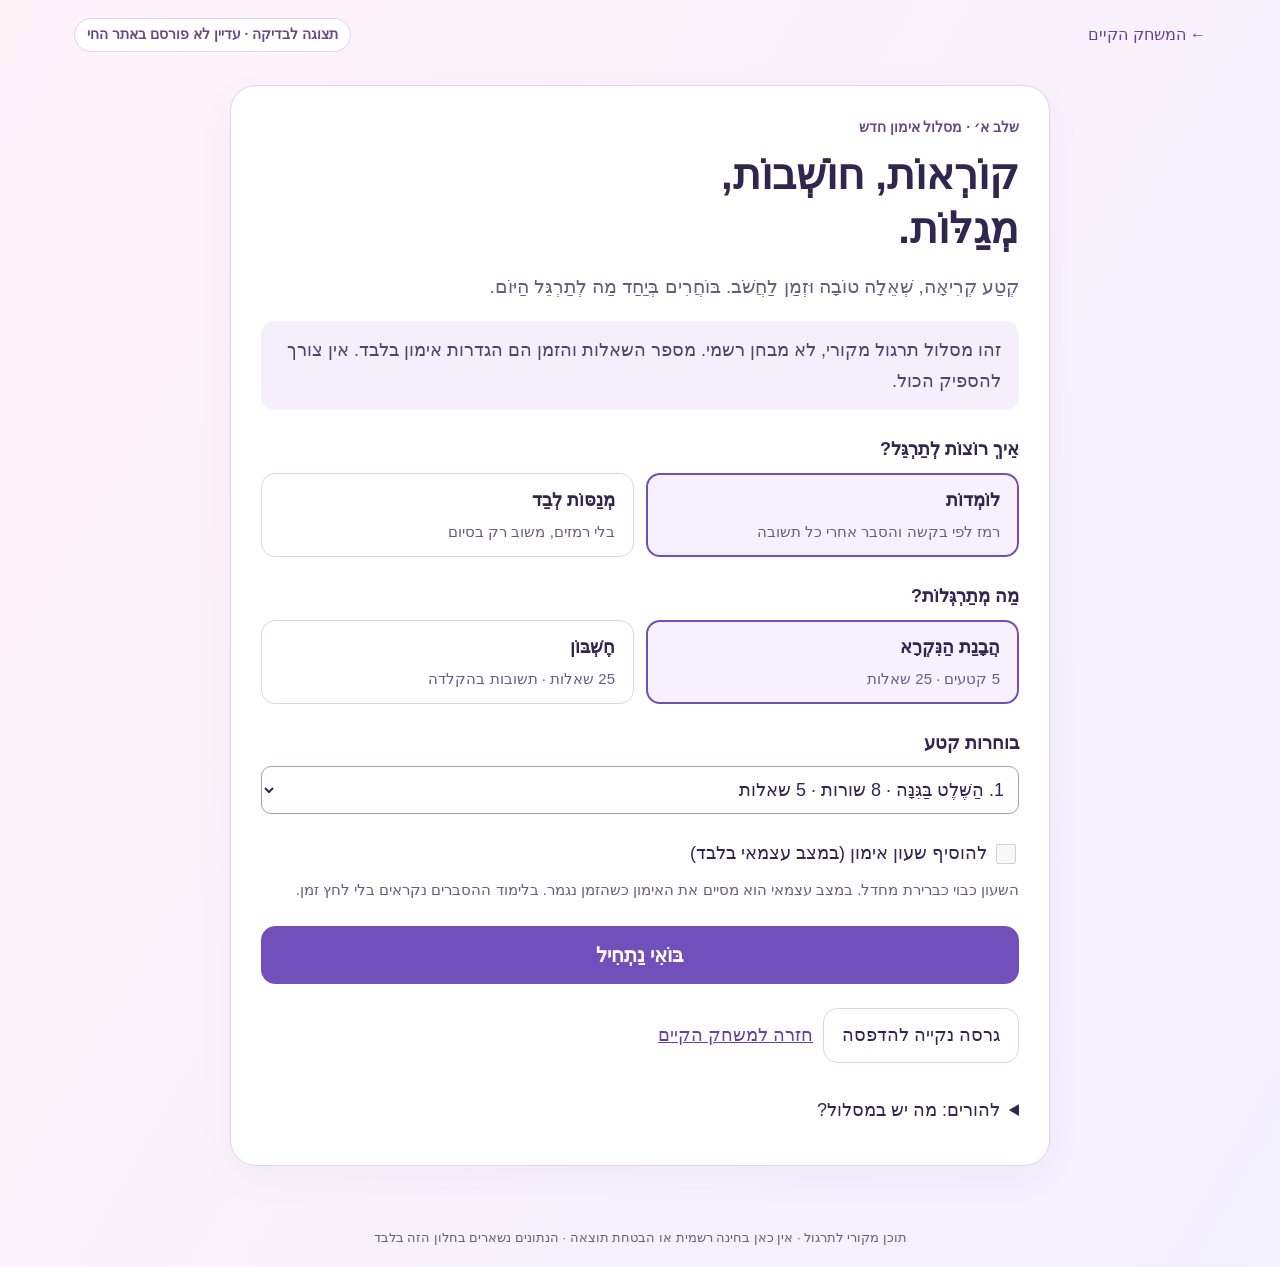
==== stage-a.html @ a2a715bf "Add isolated Stage A reading and arithmetic practice for review" ====
<!doctype html><html lang="he" dir="rtl"><head><meta charset="utf-8"><meta name="viewport" content="width=device-width,initial-scale=1"><meta name="robots" content="noindex,nofollow"><title>שלב א׳ | קוראות, חושבות, מגלות</title><link rel="stylesheet" href="stage-a.css"></head><body><header class="top"><a href="index.html">← המשחק הקיים</a><span class="badge">תצוגה לבדיקה · עדיין לא פורסם באתר החי</span></header><main id="app"></main><footer>תוכן מקורי לתרגול · אין כאן בחינה רשמית או הבטחת תוצאה · הנתונים נשארים בחלון הזה בלבד</footer><script src="stage-a-data.js"></script><script src="stage-a-math.js"></script><script src="stage-a.js"></script></body></html>
---- stage-a.css ----
:root{--ink:#30264f;--muted:#685d7d;--purple:#7150bc;--pink:#e44384;--line:#ded4ee;--paper:#fff;--soft:#f4effb;--green:#186a50}*{box-sizing:border-box}body{margin:0;color:var(--ink);font:18px/1.7 Arial,'Noto Sans Hebrew',sans-serif;background:linear-gradient(120deg,#fff3f8,#f3f0ff);min-height:100vh}button,input,select{font:inherit}button,a,input,select{touch-action:manipulation}button{cursor:pointer;border:1px solid var(--line);background:white;color:var(--ink);border-radius:14px;padding:11px 18px;min-height:48px}button:hover{border-color:var(--purple);background:#f9f5ff}button:disabled{opacity:.5;cursor:default}button:focus-visible,a:focus-visible,input:focus-visible,select:focus-visible,summary:focus-visible{outline:3px solid #9269cf;outline-offset:3px}a{color:#68429f}.top,footer{max-width:1180px;margin:auto;padding:18px 24px;display:flex;justify-content:space-between;gap:12px;align-items:center}.top a{text-decoration:none;font-size:16px}.badge,.eyebrow{font-size:14px;color:#694885;font-weight:bold}.badge{background:#fff;padding:4px 12px;border:1px solid var(--line);border-radius:20px}main{max-width:1180px;margin:0 auto;padding:0 24px 28px}.intro{max-width:820px;margin:15px auto;background:var(--paper);border:1px solid var(--line);border-radius:26px;padding:30px;box-shadow:0 12px 40px #54336f0a}h1{font-size:clamp(28px,5vw,42px);line-height:1.3;margin:8px 0 14px}h2{line-height:1.4;font-size:25px;margin:10px 0 18px}h3{font-size:21px}p{margin:8px 0 16px}.lead{color:var(--muted);font-size:19px}.callout{background:var(--soft);border-radius:14px;padding:14px 18px;margin:18px 0;color:#514268}.group{margin:24px 0}label.label,.label{font-weight:bold;display:block;margin-bottom:8px}.choices{display:grid;grid-template-columns:1fr 1fr;gap:12px}.choice{text-align:right;display:flex;flex-direction:column;gap:4px}.choice small{font-size:15px;color:var(--muted);font-weight:normal}.choice[aria-pressed=true]{border:2px solid var(--purple);background:#f7f1ff;padding:10px 17px}.fields{display:grid;grid-template-columns:1fr 1fr;gap:18px}select,input[type=number]{border:1px solid #ab9abc;border-radius:10px;padding:10px;background:#fff;color:var(--ink);max-width:100%;min-height:48px}select{width:100%}.primary{background:var(--purple);color:white;border-color:var(--purple);font-weight:bold}.primary:hover{background:#5f3ca3;color:white}.start{width:100%;font-size:20px}.subtle{font-size:15px;color:var(--muted)}.actions{display:flex;gap:10px;flex-wrap:wrap;align-items:center}.tools{display:flex;justify-content:space-between;align-items:center;gap:12px;margin:8px 0 16px;flex-wrap:wrap}.meter{flex:1;min-width:180px}.meter progress{width:100%;height:9px;accent-color:var(--purple);display:block}.layout{display:grid;grid-template-columns:minmax(0,1.08fr) minmax(0,1fr);gap:22px;align-items:start}.layout.math{grid-template-columns:minmax(0,750px);justify-content:center}.card{background:#fff;border:1px solid var(--line);border-radius:22px;padding:24px;min-width:0}.reading-card{position:sticky;top:12px;max-height:calc(100vh - 28px);overflow:auto}.reading-lines{list-style:none;margin:0;padding:0;counter-reset:line}.reading-lines li{display:grid;grid-template-columns:24px minmax(0,1fr);gap:10px;padding:5px 0;line-height:1.9}.reading-lines .ln{font-size:12px;color:#8a7e9e;text-align:center;padding-top:5px;font-variant-numeric:tabular-nums}.reading-lines .lt{font-size:21px}.qtext{font-size:23px;line-height:1.8;margin:12px 0 20px}.options{display:grid;gap:10px}.option{display:flex;text-align:right;gap:12px;align-items:flex-start;line-height:1.8;padding:12px 14px}.option .letter{flex:none;background:#f0e9fb;border-radius:9px;min-width:28px;text-align:center;font-size:16px}.option[aria-pressed=true]{border:2px solid var(--purple);background:#f7f1ff;padding:11px 13px}.expr{direction:ltr;unicode-bidi:isolate;white-space:pre-line;font-size:28px;font-weight:bold;text-align:center;background:var(--soft);padding:18px 8px;border-radius:12px;margin:14px 0;line-height:1.8;font-family:Arial,'DejaVu Sans',sans-serif}.answerfield{width:190px;text-align:center;font-size:26px;direction:ltr}.nav{display:flex;justify-content:space-between;gap:10px;margin-top:22px;flex-wrap:wrap}.hint{background:#fff8e4;border-radius:12px;padding:14px;margin-top:12px}.feedback{border-radius:12px;padding:16px;margin-top:18px;line-height:1.8}.feedback.good{background:#eaf7ef;color:#17563e}.feedback.bad{background:#fff1f4;color:#7f2b47}.error{color:#a02e42;font-weight:bold;margin:8px 0}.qmap{display:flex;gap:7px;flex-wrap:wrap;margin:18px 0}.qmap button{min-width:42px;min-height:42px;padding:4px 9px;border-radius:10px;font-size:15px}.qmap .answered{background:#ede4fa}.qmap .current{outline:2px solid var(--purple)}.timing{font-variant-numeric:tabular-nums;color:#6a496e;white-space:nowrap}.confirm{padding:18px;background:#fff5da;border:1px solid #d7b965;border-radius:14px;margin-top:20px}.review-item{border-top:1px solid var(--line);padding:20px 0;break-inside:avoid}.result-grid{display:grid;grid-template-columns:1fr 1fr;gap:14px}.result-grid>div{padding:18px;border-radius:14px;background:var(--soft)}.result-grid strong{font-size:30px;display:block}details summary{cursor:pointer;min-height:48px;padding:8px 0}.printsheet{background:white;padding:25px;max-width:1000px;margin:auto}.print-q{border-top:1px solid #ccc;padding:16px 0;break-inside:avoid}.print-q ol{list-style-type:hebrew}.print-pass{break-before:page}.printsheet>p+.print-pass{break-before:auto}.printsheet .reading-lines{max-width:800px}.printline{display:block;margin:18px 0;letter-spacing:3px}footer{justify-content:center;color:var(--muted);font-size:13px;text-align:center}input[type=checkbox]{width:20px;height:20px;vertical-align:middle;accent-color:var(--purple)}.empty{border:1px dashed var(--line);padding:20px;border-radius:12px}.print-title{font-size:26px}.sr-status{min-height:1px}.sectioncount{font-size:14px;margin:8px 0;color:var(--muted)}@media(max-width:760px){body{font-size:17px}.top{padding:14px 16px;align-items:flex-start}.badge{font-size:11px}.top a{font-size:14px}main{padding:0 12px 20px}.intro{padding:23px 18px;margin-top:4px;border-radius:20px}.layout{grid-template-columns:1fr;gap:15px}.reading-card{position:static;max-height:36vh;overflow:auto;box-shadow:0 6px 15px #35204b12}.card{padding:19px 16px}.reading-lines .lt{font-size:20px}.reading-lines li{gap:7px;grid-template-columns:20px 1fr}.fields{grid-template-columns:1fr}.qtext{font-size:22px}.choice{font-size:17px}.choices{gap:8px}.choice small{font-size:13px}.nav button{padding:10px 12px}.result-grid{gap:8px}.result-grid>div{padding:12px}.expr{font-size:25px}.printsheet{padding:14px}.tools{padding:0 5px}.actions button{font-size:16px}.qmap{gap:6px}}@media print{@page{size:A4;margin:17mm}body{background:#fff!important;color:#000;font-size:13pt}.top,footer,.no-print{display:none!important}main{padding:0;max-width:none}.printsheet{padding:0;max-width:none}.printsheet h1{font-size:24pt}.printsheet h2{font-size:19pt}.printsheet .reading-lines .lt{font-size:14pt}.printsheet .reading-lines li{line-height:1.55;padding:2px 0}.print-q{font-size:13pt}.print-q .expr{font-size:18pt;background:#fff;border:1px solid #888;padding:8px}.print-q ol{line-height:1.8}.print-pass:not(:first-of-type){break-before:page}.reading-lines li{break-inside:avoid}.printsheet p{orphans:3;widows:3}}
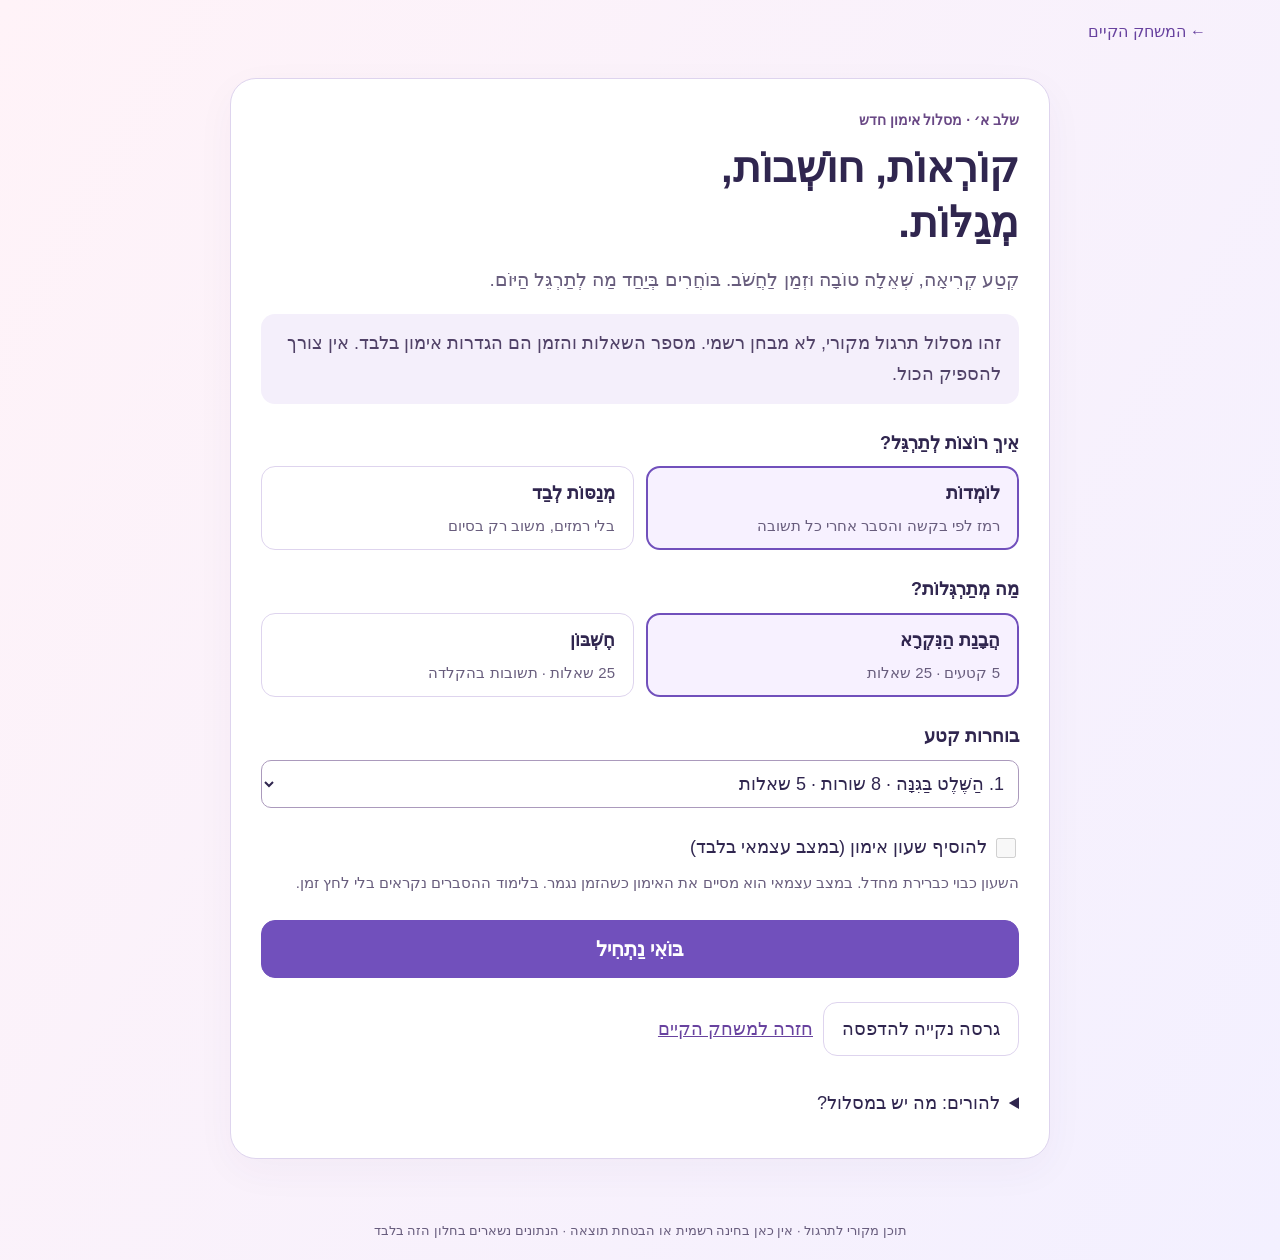
==== commit 977a7c74: "Remove review-only badge for approved live publication" ====
--- a/stage-a.html
+++ b/stage-a.html
@@ -1 +1 @@
-<!doctype html><html lang="he" dir="rtl"><head><meta charset="utf-8"><meta name="viewport" content="width=device-width,initial-scale=1"><meta name="robots" content="noindex,nofollow"><title>שלב א׳ | קוראות, חושבות, מגלות</title><link rel="stylesheet" href="stage-a.css"></head><body><header class="top"><a href="index.html">← המשחק הקיים</a><span class="badge">תצוגה לבדיקה · עדיין לא פורסם באתר החי</span></header><main id="app"></main><footer>תוכן מקורי לתרגול · אין כאן בחינה רשמית או הבטחת תוצאה · הנתונים נשארים בחלון הזה בלבד</footer><script src="stage-a-data.js"></script><script src="stage-a-math.js"></script><script src="stage-a.js"></script></body></html>
+<!doctype html><html lang="he" dir="rtl"><head><meta charset="utf-8"><meta name="viewport" content="width=device-width,initial-scale=1"><meta name="robots" content="noindex,nofollow"><title>שלב א׳ | קוראות, חושבות, מגלות</title><link rel="stylesheet" href="stage-a.css"></head><body><header class="top"><a href="index.html">← המשחק הקיים</a></header><main id="app"></main><footer>תוכן מקורי לתרגול · אין כאן בחינה רשמית או הבטחת תוצאה · הנתונים נשארים בחלון הזה בלבד</footer><script src="stage-a-data.js"></script><script src="stage-a-math.js"></script><script src="stage-a.js"></script></body></html>
